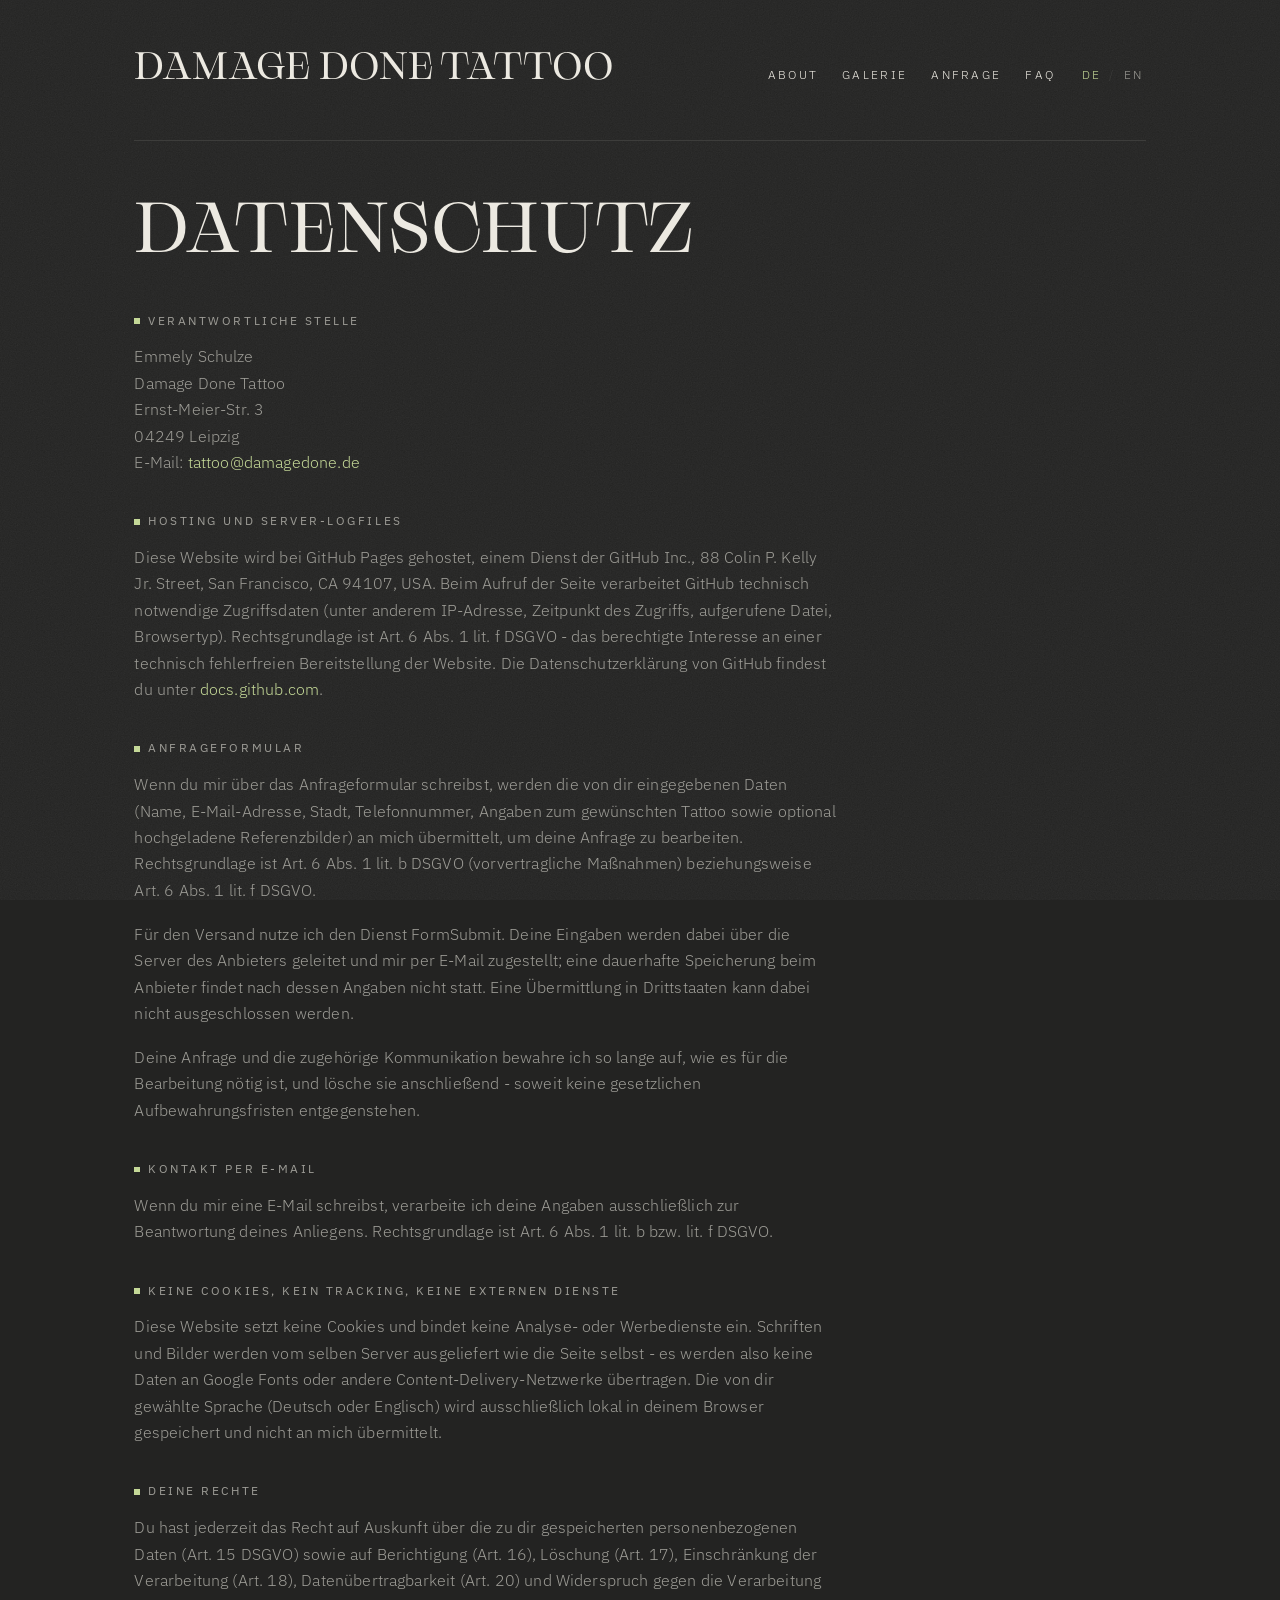
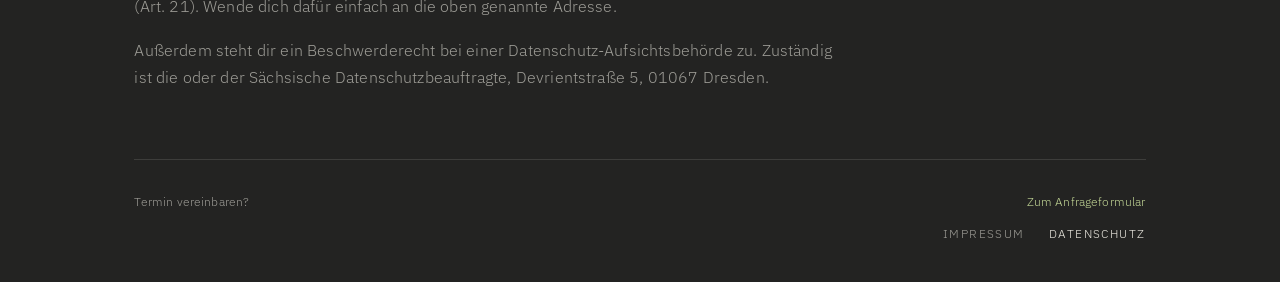
==== datenschutz.html @ cf24491f "Trennlinie unten auf der Startseite in beiden Spalten auf gleicher Hoehe Die Rechtslinks in der rech" ====
<!DOCTYPE html>
<html lang="de">
<head>
<meta charset="utf-8">
<meta name="viewport" content="width=device-width, initial-scale=1">
<title>Datenschutz - Damage Done Tattoo</title>
<meta name="robots" content="noindex">
<link rel="icon" href="favicon.ico" sizes="any">
<link rel="icon" type="image/png" href="favicon-32.png" sizes="32x32">
<link rel="apple-touch-icon" href="apple-touch-icon.png">
<link rel="stylesheet" href="styles.css?v=19">
</head>
<body>

<!-- =========================================================================
     DATENSCHUTZERKLÄRUNG - VOR DEM LIVEGANG PRÜFEN UND AUSFÜLLEN

     Alles in eckigen Klammern [ ] ersetzen. Der Text beschreibt genau das,
     was diese Website tatsächlich tut:
       - Hosting über GitHub Pages (GitHub Inc., USA)
       - Anfrageformular über FormSubmit (Drittanbieter)
       - Schriften und Bilder liegen lokal, keine Cookies, kein Tracking

     Wenn du später etwas einbaust (z. B. eine Karte, ein Instagram-Feed,
     Statistiken), muss das hier ergänzt werden.

     Diese Vorlage ersetzt keine Rechtsberatung. Zum Gegenlesen eignen sich
     die Generatoren von eRecht24 oder der IHK.
     ========================================================================= -->

<div class="page">

  <header class="page-header">
    <a class="brand" href="index.html">Damage Done Tattoo</a>
    <nav class="page-nav" aria-label="Hauptnavigation">
      <a class="nav-link" href="index.html#about" data-en="About">About</a>
      <a class="nav-link" href="gallery.html" data-en="Gallery">Galerie</a>
      <a class="nav-link" href="request.html" data-en="Request">Anfrage</a>
      <a class="nav-link" href="faq.html" data-en="FAQ">FAQ</a>

      <div class="lang-toggle" role="group" aria-label="Sprache / Language">
        <button type="button" data-set-lang="de" aria-pressed="true">DE</button>
        <span aria-hidden="true">/</span>
        <button type="button" data-set-lang="en" aria-pressed="false">EN</button>
      </div>
    </nav>
  </header>

  <main class="legal">
    <h1 class="page-title">Datenschutz</h1>

    <p class="intro" data-lang="en" hidden>This page is available in German only,
    as required by German law.</p>

    <h2 class="sub">Verantwortliche Stelle</h2>
    <p>
      Emmely Schulze<br>
      Damage Done Tattoo<br>
      Ernst-Meier-Str. 3<br>
      04249 Leipzig<br>
      E-Mail: <a href="mailto:tattoo@damagedone.de">tattoo@damagedone.de</a>
    </p>

    <h2 class="sub">Hosting und Server-Logfiles</h2>
    <p>Diese Website wird bei GitHub Pages gehostet, einem Dienst der GitHub Inc.,
    88 Colin P. Kelly Jr. Street, San Francisco, CA 94107, USA. Beim Aufruf der Seite
    verarbeitet GitHub technisch notwendige Zugriffsdaten (unter anderem IP-Adresse,
    Zeitpunkt des Zugriffs, aufgerufene Datei, Browsertyp). Rechtsgrundlage ist
    Art. 6 Abs. 1 lit. f DSGVO - das berechtigte Interesse an einer technisch
    fehlerfreien Bereitstellung der Website. Die Datenschutzerklärung von GitHub findest
    du unter
    <a href="https://docs.github.com/de/site-policy/privacy-policies/github-privacy-statement"
       target="_blank" rel="noopener">docs.github.com</a>.</p>

    <h2 class="sub">Anfrageformular</h2>
    <p>Wenn du mir über das Anfrageformular schreibst, werden die von dir eingegebenen Daten
    (Name, E-Mail-Adresse, Stadt, Telefonnummer, Angaben zum gewünschten Tattoo sowie
    optional hochgeladene Referenzbilder) an mich übermittelt, um deine Anfrage zu
    bearbeiten. Rechtsgrundlage ist Art. 6 Abs. 1 lit. b DSGVO (vorvertragliche Maßnahmen)
    beziehungsweise Art. 6 Abs. 1 lit. f DSGVO.</p>

    <p>Für den Versand nutze ich den Dienst FormSubmit. Deine Eingaben werden dabei über
    die Server des Anbieters geleitet und mir per E-Mail zugestellt; eine dauerhafte
    Speicherung beim Anbieter findet nach dessen Angaben nicht statt. Eine Übermittlung in
    Drittstaaten kann dabei nicht ausgeschlossen werden.</p>

    <p>Deine Anfrage und die zugehörige Kommunikation bewahre ich so lange auf, wie es für
    die Bearbeitung nötig ist, und lösche sie anschließend - soweit keine gesetzlichen
    Aufbewahrungsfristen entgegenstehen.</p>

    <h2 class="sub">Kontakt per E-Mail</h2>
    <p>Wenn du mir eine E-Mail schreibst, verarbeite ich deine Angaben ausschließlich zur
    Beantwortung deines Anliegens. Rechtsgrundlage ist Art. 6 Abs. 1 lit. b bzw. lit. f DSGVO.</p>

    <h2 class="sub">Keine Cookies, kein Tracking, keine externen Dienste</h2>
    <p>Diese Website setzt keine Cookies und bindet keine Analyse- oder Werbedienste ein.
    Schriften und Bilder werden vom selben Server ausgeliefert wie die Seite selbst - es
    werden also keine Daten an Google Fonts oder andere Content-Delivery-Netzwerke
    übertragen. Die von dir gewählte Sprache (Deutsch oder Englisch) wird ausschließlich
    lokal in deinem Browser gespeichert und nicht an mich übermittelt.</p>

    <h2 class="sub">Deine Rechte</h2>
    <p>Du hast jederzeit das Recht auf Auskunft über die zu dir gespeicherten
    personenbezogenen Daten (Art. 15 DSGVO) sowie auf Berichtigung (Art. 16),
    Löschung (Art. 17), Einschränkung der Verarbeitung (Art. 18), Datenübertragbarkeit
    (Art. 20) und Widerspruch gegen die Verarbeitung (Art. 21). Wende dich dafür einfach
    an die oben genannte Adresse.</p>

    <p>Außerdem steht dir ein Beschwerderecht bei einer Datenschutz-Aufsichtsbehörde zu.
    Zuständig ist die oder der Sächsische Datenschutzbeauftragte,
    Devrientstraße 5, 01067 Dresden.</p>

  </main>

  <footer class="site-footer">
    <span data-en="Ready for a tattoo?">Termin vereinbaren?</span>
    <a href="request.html" data-en="To the request form">Zum Anfrageformular</a>
  </footer>

  <nav class="legal-links" aria-label="Rechtliches">
    <a href="impressum.html">Impressum</a>
    <a href="datenschutz.html" aria-current="page" data-en="Privacy policy">Datenschutz</a>
  </nav>

</div>

<script src="script.js?v=19"></script>
</body>
</html>
---- styles.css ----
/* ==========================================================================
   Damage Done Tattoo — globale Styles
   Farben, Schriften, Cursor und Layout fuer alle Seiten.
   ========================================================================== */

/* --- Eigene Schrift: Autre Display (lokal, aus assets/fonts/) --------------
   Nicht von Google Fonts, sondern mitgeliefert. Die vier Dateien in
   assets/fonts/ muessen mit zu GitHub hochgeladen werden, sonst faellt die
   Seite auf Georgia zurueck. woff2 zuerst (kleiner), woff als Fallback.
   Lizenz: siehe EULA im Original-Paket (Webfont-Nutzung pruefen). */
@font-face {
  font-family: "Autre Display";
  src: url("assets/fonts/AutreDisplay-Regular.woff2") format("woff2"),
       url("assets/fonts/AutreDisplay-Regular.woff") format("woff");
  font-weight: 400;
  font-style: normal;
  font-display: swap;
}
@font-face {
  font-family: "Autre Display";
  src: url("assets/fonts/AutreDisplay-Italic.woff2") format("woff2"),
       url("assets/fonts/AutreDisplay-Italic.woff") format("woff");
  font-weight: 400;
  font-style: italic;
  font-display: swap;
}

/* --- IBM Plex Sans (Fliesstext), lokal aus assets/fonts/ -------------------
   Bewusst NICHT ueber fonts.googleapis.com eingebunden: dabei wuerde bei
   jedem Seitenaufruf die IP-Adresse der Besucher an Google uebertragen
   (Datenschutz). Lizenz: SIL Open Font License 1.1, freie Nutzung auch
   kommerziell. latin-ext deckt zusaetzliche europaeische Zeichen ab. */
@font-face {
  font-family: "IBM Plex Sans";
  src: url("assets/fonts/IBMPlexSans-300-latin.woff2") format("woff2");
  font-weight: 300;
  font-style: normal;
  font-display: swap;
  unicode-range: U+0000-00FF, U+0131, U+0152-0153, U+02BB-02BC, U+02C6, U+02DA, U+02DC, U+0304, U+0308, U+0329, U+2000-206F, U+20AC, U+2122, U+2191, U+2193, U+2212, U+2215, U+FEFF, U+FFFD;
}
@font-face {
  font-family: "IBM Plex Sans";
  src: url("assets/fonts/IBMPlexSans-300-latin-ext.woff2") format("woff2");
  font-weight: 300;
  font-style: normal;
  font-display: swap;
  unicode-range: U+0100-02BA, U+02BD-02C5, U+02C7-02CC, U+02CE-02D7, U+02DD-02FF, U+0304, U+0308, U+0329, U+1D00-1DBF, U+1E00-1E9F, U+1EF2-1EFF, U+2020, U+20A0-20AB, U+20AD-20C0, U+2113, U+2C60-2C7F, U+A720-A7FF;
}
@font-face {
  font-family: "IBM Plex Sans";
  src: url("assets/fonts/IBMPlexSans-400-latin.woff2") format("woff2");
  font-weight: 400;
  font-style: normal;
  font-display: swap;
  unicode-range: U+0000-00FF, U+0131, U+0152-0153, U+02BB-02BC, U+02C6, U+02DA, U+02DC, U+0304, U+0308, U+0329, U+2000-206F, U+20AC, U+2122, U+2191, U+2193, U+2212, U+2215, U+FEFF, U+FFFD;
}
@font-face {
  font-family: "IBM Plex Sans";
  src: url("assets/fonts/IBMPlexSans-400-latin-ext.woff2") format("woff2");
  font-weight: 400;
  font-style: normal;
  font-display: swap;
  unicode-range: U+0100-02BA, U+02BD-02C5, U+02C7-02CC, U+02CE-02D7, U+02DD-02FF, U+0304, U+0308, U+0329, U+1D00-1DBF, U+1E00-1E9F, U+1EF2-1EFF, U+2020, U+20A0-20AB, U+20AD-20C0, U+2113, U+2C60-2C7F, U+A720-A7FF;
}

/* --- Design-Tokens: hier zentral Farben/Schriften aendern ------------------ */
:root {
  --bg:            #232322;   /* dunkles Grau, Hintergrund aller Seiten */
  --bg-soft:       #2b2b2a;   /* leicht abgesetzte Flaechen (Inputs) */
  --text:          #ECE9E1;   /* weiches Weiss */
  --text-dim:      #9d9c96;   /* gedaempfter Text (Bildunterschriften) */
  --accent:        #C4D897;   /* blasses Limettengruen, Links & Hover */
  --line:          #3d3d3b;   /* duenne Trennlinien */

  --font-title: "Autre Display", Georgia, "Times New Roman", serif;
  --font-body:  "IBM Plex Sans", "Helvetica Neue", Arial, system-ui, sans-serif;

  --grain-size: 180px;        /* Kachelgroesse der Hintergrund-Koernung */
  --strip: 4.75rem;           /* Hoehe der Link-Streifen oben/unten auf der Startseite */
  --preview-width: 90%;       /* Breite der Vorschaubilder auf der Startseite */
  --preview-max: 40rem;       /* ... aber hoechstens so breit */
  --gallery-col: 17rem;       /* Mindestbreite einer Kachel auf der Galerie-Seite */
  --tile-ratio: 2 / 3;        /* einheitliches Bildformat beider Galerien */
  --faq-strip: 7rem;          /* Breite des Bildstreifens auf der FAQ-Seite */

  --pad: clamp(1.25rem, 3vw, 2.5rem);
  --maxw: 46rem;
}

*, *::before, *::after { box-sizing: border-box; }

html { -webkit-text-size-adjust: 100%; }

body {
  margin: 0;
  /* Sehr leichte Koernung: ein gekacheltes SVG-Rauschen ueber dem Grau,
     damit die Flaeche nicht ganz glatt wirkt. Staerke ueber die
     opacity im SVG (aktuell 0.075) bzw. --grain-size regeln;
     opacity auf 0 setzen = wieder komplett glatt. */
  background-color: var(--bg);
  background-image: url("data:image/svg+xml,%3Csvg xmlns='http://www.w3.org/2000/svg' width='180' height='180'%3E%3Cfilter id='g'%3E%3CfeTurbulence type='fractalNoise' baseFrequency='0.85' numOctaves='3' stitchTiles='stitch'/%3E%3CfeColorMatrix type='saturate' values='0'/%3E%3C/filter%3E%3Crect width='180' height='180' filter='url(%23g)' opacity='0.075'/%3E%3C/svg%3E");
  background-repeat: repeat;
  background-size: var(--grain-size) var(--grain-size);
  background-attachment: fixed;
  color: var(--text);
  font-family: var(--font-body);
  font-size: 16px;
  line-height: 1.65;
  font-weight: 300;
  letter-spacing: 0.01em;
  /* Eigener Cursor: kleines schwarzes Quadrat (assets/cursor.svg).
     Das Quadrat hat einen hauchduennen hellen Rand, damit es auf dem
     dunkelgrauen Hintergrund sichtbar bleibt. Fallback: crosshair. */
  cursor: url("assets/cursor.svg") 5 5, crosshair;
}

/* height: auto, damit Bilder ihr Seitenverhaeltnis behalten, auch wenn im
   HTML feste width/height-Attribute stehen. */
img { max-width: 100%; height: auto; display: block; }

/* Die Sprachumschaltung blendet Textbloecke mit [hidden] aus — das muss
   auch bei Flex- und Grid-Elementen greifen. */
[hidden] { display: none !important; }

/* --- Typografie ----------------------------------------------------------- */
h1, h2, h3 {
  font-family: var(--font-title);
  font-weight: 400;
  letter-spacing: 0.01em;
  line-height: 1.1;
  margin: 0 0 0.6em;
}

h2 { font-size: clamp(1.6rem, 3vw, 2.2rem); }
h3 { font-size: 1.25rem; }

p { margin: 0 0 1.1em; }

/* Unterueberschrift mit kleinem Quadrat davor */
.sub {
  font-family: var(--font-body);
  font-size: 0.72rem;
  font-weight: 400;
  letter-spacing: 0.22em;
  text-transform: uppercase;
  color: var(--text-dim);
  display: flex;
  align-items: center;
  gap: 0.7em;
  margin: 0 0 1.4em;
}
.sub::before {
  content: "";
  width: 0.5em;
  height: 0.5em;
  background: var(--accent);
  flex: none;
}

/* --- Links & Buttons ------------------------------------------------------ */
a {
  color: var(--accent);
  text-decoration: none;
  border-bottom: 1px solid transparent;
  transition: color 0.18s ease, border-color 0.18s ease, opacity 0.18s ease;
  cursor: url("assets/cursor.svg") 5 5, pointer;
}
a:hover, a:focus-visible { color: var(--text); border-bottom-color: var(--accent); }

:focus-visible { outline: 2px solid var(--accent); outline-offset: 3px; }

.nav-link {
  font-size: 0.72rem;
  letter-spacing: 0.2em;
  text-transform: uppercase;
  color: var(--text);
  border-bottom: none;
}
.nav-link:hover, .nav-link:focus-visible { color: var(--accent); border-bottom: none; }

/* --- Instagram-Link im unteren Streifen ------------------------------------ */
.social {
  display: inline-flex;
  align-items: center;
  color: var(--text-dim);
  border-bottom: none;
}
.social:hover, .social:focus-visible { color: var(--accent); border-bottom: none; }
.social svg { display: block; }

/* --- Sprachumschalter DE / EN --------------------------------------------- */
.lang-toggle {
  display: flex;
  align-items: center;
  gap: 0.35rem;
  font-size: 0.72rem;
  letter-spacing: 0.2em;
  text-transform: uppercase;
  color: var(--line);
}
.lang-toggle button {
  background: none;
  border: 0;
  font: inherit;
  letter-spacing: inherit;
  color: var(--text-dim);
  padding: 0.15rem;
  transition: color 0.18s ease;
  cursor: url("assets/cursor.svg") 5 5, pointer;
}
/* Auf Touch-Geraeten grosse Tippflaeche; mit Maus bleibt die Zeile flach,
   damit der obere Streifen der Startseite genauso schmal ist wie der untere. */
@media (pointer: coarse) {
  .lang-toggle button { min-height: 44px; }
  .social { min-height: 44px; }
  /* background-attachment: fixed ist auf iOS unzuverlaessig — dort scrollt
     die Koernung einfach mit, sieht identisch aus. */
  body { background-attachment: scroll; }
}
.lang-toggle button:hover { color: var(--text); }
.lang-toggle button[aria-pressed="true"] { color: var(--accent); }

/* ==========================================================================
   Landingpage: geteilter Bildschirm
   ========================================================================== */
.split { display: flex; min-height: 100vh; }

/* Linke Spalte — fixiert, scrollt nicht mit */
.pane-left {
  position: sticky;
  top: 0;
  width: 50vw;
  height: 100vh;
  flex: none;
  display: flex;
  flex-direction: column;
  padding: 0 var(--pad);
  border-right: 1px solid var(--line);
}

/* Eck-Links: je zwei aussen, Sprachumschalter bzw. Instagram mittig dazwischen.
   Der Streifen hat eine feste Hoehe (--strip), die Woerter sitzen darin
   vertikal mittig. */
.corners {
  display: grid;
  grid-template-columns: 1fr auto 1fr;   /* gleich breite Aussenspalten */
  align-items: center;
  gap: 1rem;
  min-height: var(--strip);
  flex: none;
}
/* Wort links aussen, Wort rechts aussen — die Mitte (Sprachumschalter bzw.
   Instagram) liegt dadurch immer exakt in der Mitte der Spalte, oben wie
   unten also genau uebereinander. */
.corners > :first-child { justify-self: start; }
.corners > :last-child  { justify-self: end; }

/* Die Trennlinien laufen bis an den Rand der linken Spalte.
   Sollen sie wieder etwas eingerueckt sein: die negativen Aussenabstaende
   verkleinern, z. B. auf calc(var(--pad) * -0.5). */
.rule {
  border: 0;
  border-top: 1px solid var(--line);
  margin: 0 calc(var(--pad) * -1);
  width: auto;
}

/* Titel: linksbuendig am linken Rand, vertikal mittig */
.title-block {
  flex: 1;
  display: flex;
  align-items: center;
  justify-content: flex-start;
}
.site-title {
  font-family: var(--font-title);
  font-size: clamp(2.6rem, 6.2vw, 6rem);
  line-height: 0.98;
  letter-spacing: 0.06em;    /* Laufweite des Titels */
  text-transform: uppercase;
  text-align: left;
  margin: 0;
}
.site-title span { display: block; }

/* Rechte Spalte — scrollt */
.pane-right {
  width: 50vw;
  height: 100vh;
  overflow-y: auto;
  padding: var(--pad);
  /* Bezugsgroesse fuer den About-Bereich weiter unten: der richtet sich
     nach der Breite dieser Spalte, nicht nach der Fensterbreite. */
  container-type: inline-size;
}

/* Vorschaubilder: schmaler als die Spalte und mit reichlich Abstand
   zueinander — Breite ueber --preview-width regeln. */
/* Zwei Spalten nebeneinander; auf schmalen Bildschirmen eine. */
.preview-list {
  display: grid;
  grid-template-columns: 1fr 1fr;
  gap: var(--pad);
  margin: calc(var(--pad) * 0.75) 0 calc(var(--pad) * 2.5);
}
/* Breite in Prozent der Spalte, nach oben gedeckelt — so bleiben die
   Bilder auch auf sehr breiten Bildschirmen gleich gross und mittig. */
.preview-list figure { margin: 0; }
/* Alle Kacheln im selben Format, Ausschnitt mittig — dadurch steht das
   Raster gleichmaessig, obwohl die Fotos unterschiedliche Seitenverhaeltnisse
   haben. Format ueber --tile-ratio. */
.preview-list img {
  width: 100%;
  aspect-ratio: var(--tile-ratio);
  object-fit: cover;
  object-position: center;
}
.preview-list figcaption { font-size: 0.75rem; color: var(--text-dim); margin-top: 0.6rem; }
/* Jedes Vorschaubild ist ein Link auf die Galerie-Seite */
.preview-list a { display: block; border-bottom: none; }
.preview-list img { transition: opacity 0.2s ease; }
.preview-list a:hover img,
.preview-list a:focus-visible img { opacity: 0.75; }

.about { border-top: 1px solid var(--line); padding-top: calc(var(--pad) * 1.2); }

/* About: Text links, Foto rechts — sobald die Spalte breit genug ist */
/* align-items: center — das Foto steht immer mittig zum Text daneben,
   unabhaengig davon, wie lang der Text ist. */
.about-grid { display: grid; gap: var(--pad); align-items: center; }
.about-photo { margin: 0 auto; width: 100%; max-width: 15rem; }

@container (min-width: 34rem) {
  .about-grid { grid-template-columns: 1.15fr 0.85fr; }
}

/* ==========================================================================
   Innenseiten (Gallery, Request, FAQ)
   ========================================================================== */
.page { max-width: 68rem; margin: 0 auto; padding: var(--pad); min-height: 100vh; }

.page-header {
  display: flex;
  flex-wrap: wrap;
  align-items: baseline;
  justify-content: space-between;
  gap: 1rem;
  padding-bottom: var(--pad);
  border-bottom: 1px solid var(--line);
  margin-bottom: calc(var(--pad) * 1.4);
}
.page-header .brand {
  font-family: var(--font-title);
  font-size: clamp(1.7rem, 3.2vw, 2.4rem);
  text-transform: uppercase;
  color: var(--text);
  border-bottom: none;
}
.page-header .brand:hover { color: var(--accent); }
.page-nav { display: flex; flex-wrap: wrap; align-items: center; gap: 1.5rem; }

.page-title { font-size: clamp(2.8rem, 6vw, 4.4rem); text-transform: uppercase; }

.intro { max-width: var(--maxw); color: var(--text-dim); }

.site-footer {
  margin-top: calc(var(--pad) * 1.8);
  padding-top: calc(var(--pad) * 0.8);
  border-top: 1px solid var(--line);
  font-size: 0.78rem;
  color: var(--text-dim);
  display: flex;
  flex-wrap: wrap;
  gap: 1.5rem;
  justify-content: space-between;
}

/* --- Rechtslinks (Impressum / Datenschutz) --------------------------------- */
.legal-links {
  display: flex;
  flex-wrap: wrap;
  gap: 1.5rem;
  margin-top: calc(var(--pad) * 1.2);
  padding-top: var(--pad);
  border-top: 1px solid var(--line);
  font-size: 0.75rem;
  letter-spacing: 0.12em;
  text-transform: uppercase;
}
.legal-links a { color: var(--text-dim); border-bottom: none; }
.legal-links a:hover, .legal-links a:focus-visible { color: var(--accent); border-bottom: none; }
.legal-links a[aria-current="page"] { color: var(--text); }

/* Startseite: die Rechtslinks bilden unten in der Scrollspalte denselben
   Streifen wie die Eck-Links links - Hoehe plus die 1px-Linie selbst, und
   der negative Abstand hebt die Polsterung der Spalte auf. Dadurch liegt
   ihre Linie beim Scrollen ganz nach unten exakt auf der linken Linie. */
@media (min-width: 901px) {
  .pane-right .legal-links {
    min-height: calc(var(--strip) + 1px);
    align-items: center;
    margin-top: calc(var(--pad) * 1.2);
    padding-top: 0;
    margin-bottom: calc(var(--pad) * -1);
  }
}

/* Folgen die Rechtslinks direkt auf den Fussbereich, teilen sie sich dessen
   Trennlinie - sonst staenden zwei Linien kurz untereinander. */
.site-footer + .legal-links {
  margin-top: 0.7rem;
  padding-top: 0;
  border-top: 0;
  justify-content: flex-end;   /* buendig mit der rechten Spalte des Fussbereichs */
}

/* Impressum und Datenschutz: schmale Textspalte, Abschnitte mit Luft */
.legal { max-width: 44rem; }
.legal .sub { margin-top: 2.5rem; }
.legal p { color: var(--text-dim); }
.legal a { overflow-wrap: anywhere; }

/* --- Galerie-Raster ------------------------------------------------------- */
/* Gleichmaessiges Raster: jede Kachel hat dasselbe Format (--tile-ratio),
   der Bildausschnitt wird mittig zugeschnitten. Spaltenzahl ergibt sich aus
   --gallery-col als Mindestbreite. */
.gallery-grid {
  display: grid;
  grid-template-columns: repeat(auto-fill, minmax(var(--gallery-col), 1fr));
  gap: var(--pad);
}
.gallery-grid figure { margin: 0; }
.gallery-grid img {
  width: 100%;
  aspect-ratio: var(--tile-ratio);
  object-fit: cover;
  object-position: center;
  transition: opacity 0.2s ease;
}
.gallery-grid button {
  display: block;
  padding: 0;
  border: 0;
  background: none;
  width: 100%;
  cursor: url("assets/cursor.svg") 5 5, zoom-in;
}
.gallery-grid button:hover img { opacity: 0.75; }
.gallery-grid figcaption { font-size: 0.75rem; color: var(--text-dim); margin-top: 0.6rem; }

/* Lightbox */
.lightbox {
  position: fixed;
  inset: 0;
  background: rgba(16, 16, 15, 0.94);
  display: none;
  align-items: center;
  justify-content: center;
  padding: 4vmin;
  z-index: 50;
}
.lightbox.is-open { display: flex; }
.lightbox img { max-width: 100%; max-height: 88vh; width: auto; }
.lightbox-close {
  position: absolute;
  top: 1.2rem;
  right: 1.4rem;
  background: none;
  border: 0;
  color: var(--text);
  font-size: 0.75rem;
  letter-spacing: 0.2em;
  text-transform: uppercase;
  min-height: 44px;
  cursor: url("assets/cursor.svg") 5 5, pointer;
}
.lightbox-close:hover { color: var(--accent); }

/* --- FAQ: zwei Spalten — links Einleitung und Fragen, rechts das Foto ------ */
.faq-layout {
  display: grid;
  grid-template-columns: 1fr auto;
  column-gap: calc(var(--pad) * 1.5);
  row-gap: calc(var(--pad) * 1.2);
  max-width: 64rem;
}
/* Linke Spalte: oben die Einleitung, darunter das Akkordeon.
   Rechts daneben das Foto — auf gleicher Hoehe wie das Akkordeon und
   darin vertikal mittig. */
.faq-intro-text { grid-column: 1; grid-row: 1; }
.faq-layout .faq { grid-column: 1; grid-row: 2; }
/* Schmaler Streifen rechts, so hoch wie das Akkordeon: das Foto wird auf
   die Spaltenbreite zugeschnitten (object-fit) statt gestaucht.
   Breite ueber --faq-strip, sichtbarer Ausschnitt ueber object-position. */
.faq-photo {
  grid-column: 2;
  grid-row: 2;
  align-self: stretch;
  width: var(--faq-strip);
  height: 100%;
  object-fit: cover;
  object-position: 35% center;    /* Ringlicht oben, darunter mehr von der Liege */
}

@media (max-width: 620px) {
  /* Schmale Bildschirme: alles untereinander, Foto zwischen Text und Fragen */
  .faq-layout { grid-template-columns: 1fr; }
  .faq-intro-text { grid-column: 1; grid-row: 1; }
  .faq-photo { grid-column: 1; grid-row: 2; width: 9rem; height: auto; }
  .faq-layout .faq { grid-column: 1; grid-row: 3; }
}

/* --- FAQ-Akkordeon -------------------------------------------------------- */
.faq { max-width: var(--maxw); }
.faq-item { border-bottom: 1px solid var(--line); }
.faq-question {
  width: 100%;
  background: none;
  border: 0;
  color: var(--text);
  font-family: var(--font-body);
  font-size: 1rem;
  font-weight: 300;
  text-align: left;
  padding: 1.35rem 2.5rem 1.35rem 0;
  position: relative;
  min-height: 48px;
  cursor: url("assets/cursor.svg") 5 5, pointer;
}
.faq-question:hover { color: var(--accent); }
.faq-question::after {
  content: "";
  position: absolute;
  right: 0.4rem;
  top: 50%;
  width: 0.55rem;
  height: 0.55rem;
  margin-top: -0.275rem;
  background: var(--accent);
  transition: transform 0.2s ease;
}
.faq-question[aria-expanded="true"]::after { transform: rotate(45deg); }
.faq-answer { padding: 0 2.5rem 1.5rem 0; color: var(--text-dim); max-width: 40rem; }

/* --- Formular ------------------------------------------------------------- */
.form-wrap { max-width: 38rem; margin: 0 auto; }
.field { margin-bottom: 1.6rem; }
.field > label:not(.choice), .fieldset-legend {
  display: block;
  font-size: 0.72rem;
  letter-spacing: 0.16em;
  text-transform: uppercase;
  color: var(--text-dim);
  margin-bottom: 0.55rem;
}
.req { color: var(--accent); }

input[type="text"], input[type="email"], input[type="tel"], select, textarea {
  width: 100%;
  background: var(--bg-soft);
  border: 1px solid var(--line);
  color: var(--text);
  font-family: var(--font-body);
  font-size: 1rem;
  font-weight: 300;
  padding: 0.85rem 0.9rem;
  border-radius: 0;
  min-height: 48px;
  cursor: url("assets/cursor.svg") 5 5, text;
}
select { cursor: url("assets/cursor.svg") 5 5, pointer; }
textarea { min-height: 8rem; resize: vertical; }
input:hover, select:hover, textarea:hover { border-color: #55554f; }
input:focus, select:focus, textarea:focus {
  outline: none;
  border-color: var(--accent);
  box-shadow: 0 0 0 1px var(--accent);
}
input[type="file"] {
  width: 100%;
  font-size: 0.9rem;
  color: var(--text-dim);
  padding: 0.6rem 0;
  cursor: url("assets/cursor.svg") 5 5, pointer;
}
input[type="file"]::file-selector-button {
  background: none;
  border: 1px solid var(--line);
  color: var(--text);
  font-family: var(--font-body);
  font-size: 0.75rem;
  letter-spacing: 0.14em;
  text-transform: uppercase;
  padding: 0.6rem 1rem;
  margin-right: 1rem;
  cursor: url("assets/cursor.svg") 5 5, pointer;
}
input[type="file"]::file-selector-button:hover { border-color: var(--accent); color: var(--accent); }

fieldset { border: 0; padding: 0; margin: 0 0 1.6rem; }

/* Auswahloptionen nebeneinander in einer Zeile; erst wenn der Platz
   wirklich nicht reicht, rutscht eine Option in die naechste Zeile. */
.choices-row {
  display: flex;
  flex-wrap: wrap;
  align-items: center;
  gap: 0 1.75rem;
}

.choice {
  display: flex;
  align-items: center;
  gap: 0.6rem;
  padding: 0.4rem 0;
  min-height: 44px;
  cursor: url("assets/cursor.svg") 5 5, pointer;
}
.choice input { accent-color: var(--accent); width: 1.1rem; height: 1.1rem; flex: none; }
.choice span { font-size: 0.95rem; white-space: nowrap; }
.choice:hover span { color: var(--accent); }

.hint { font-size: 0.78rem; color: var(--text-dim); margin: 0.5rem 0 0; }

.btn {
  display: inline-block;
  background: none;
  border: 1px solid var(--accent);
  color: var(--accent);
  font-family: var(--font-body);
  font-size: 0.78rem;
  letter-spacing: 0.2em;
  text-transform: uppercase;
  padding: 1rem 2.4rem;
  min-height: 48px;
  transition: background 0.18s ease, color 0.18s ease;
  cursor: url("assets/cursor.svg") 5 5, pointer;
}
.btn:hover, .btn:focus-visible { background: var(--accent); color: var(--bg); }

/* Nur fuer Screenreader.
   !important, weil die Formularregeln weiter oben (input[type="text"] …)
   sonst width:100% und min-height:48px durchsetzen - dadurch schob das
   unsichtbare Honeypot-Feld die Anfrage-Seite seitlich auf. */
.visually-hidden {
  position: absolute !important;
  width: 1px !important;
  height: 1px !important;
  min-height: 0 !important;
  margin: -1px !important;
  padding: 0 !important;
  overflow: hidden;
  clip: rect(0 0 0 0);
  white-space: nowrap;
  border: 0;
}

/* ==========================================================================
   Responsive
   ========================================================================== */
@media (max-width: 900px) {
  /* Split-Screen wird gestapelt: Titel + Eck-Links oben, Inhalt darunter */
  .split { flex-direction: column; min-height: 0; }
  .pane-left {
    position: static;
    width: 100%;
    height: auto;
    min-height: 72vh;
    border-right: 0;
    border-bottom: 1px solid var(--line);
  }
  .pane-right { width: 100%; height: auto; overflow: visible; }
}

@media (max-width: 620px) {
  .preview-list { grid-template-columns: 1fr; }
}

@media (max-width: 560px) {
  /* Auf schmalen Bildschirmen duerfen die Optionen umbrechen */
  .choices-row { display: block; }
  .choice span { white-space: normal; }
}

@media (max-width: 420px) {
  .corners { gap: 0.5rem; }
  .nav-link { font-size: 0.66rem; letter-spacing: 0.12em; }
  .lang-toggle { font-size: 0.66rem; letter-spacing: 0.12em; }
  .site-title { font-size: 2.4rem; }
}

@media (prefers-reduced-motion: reduce) {
  * { transition: none !important; scroll-behavior: auto !important; }
}
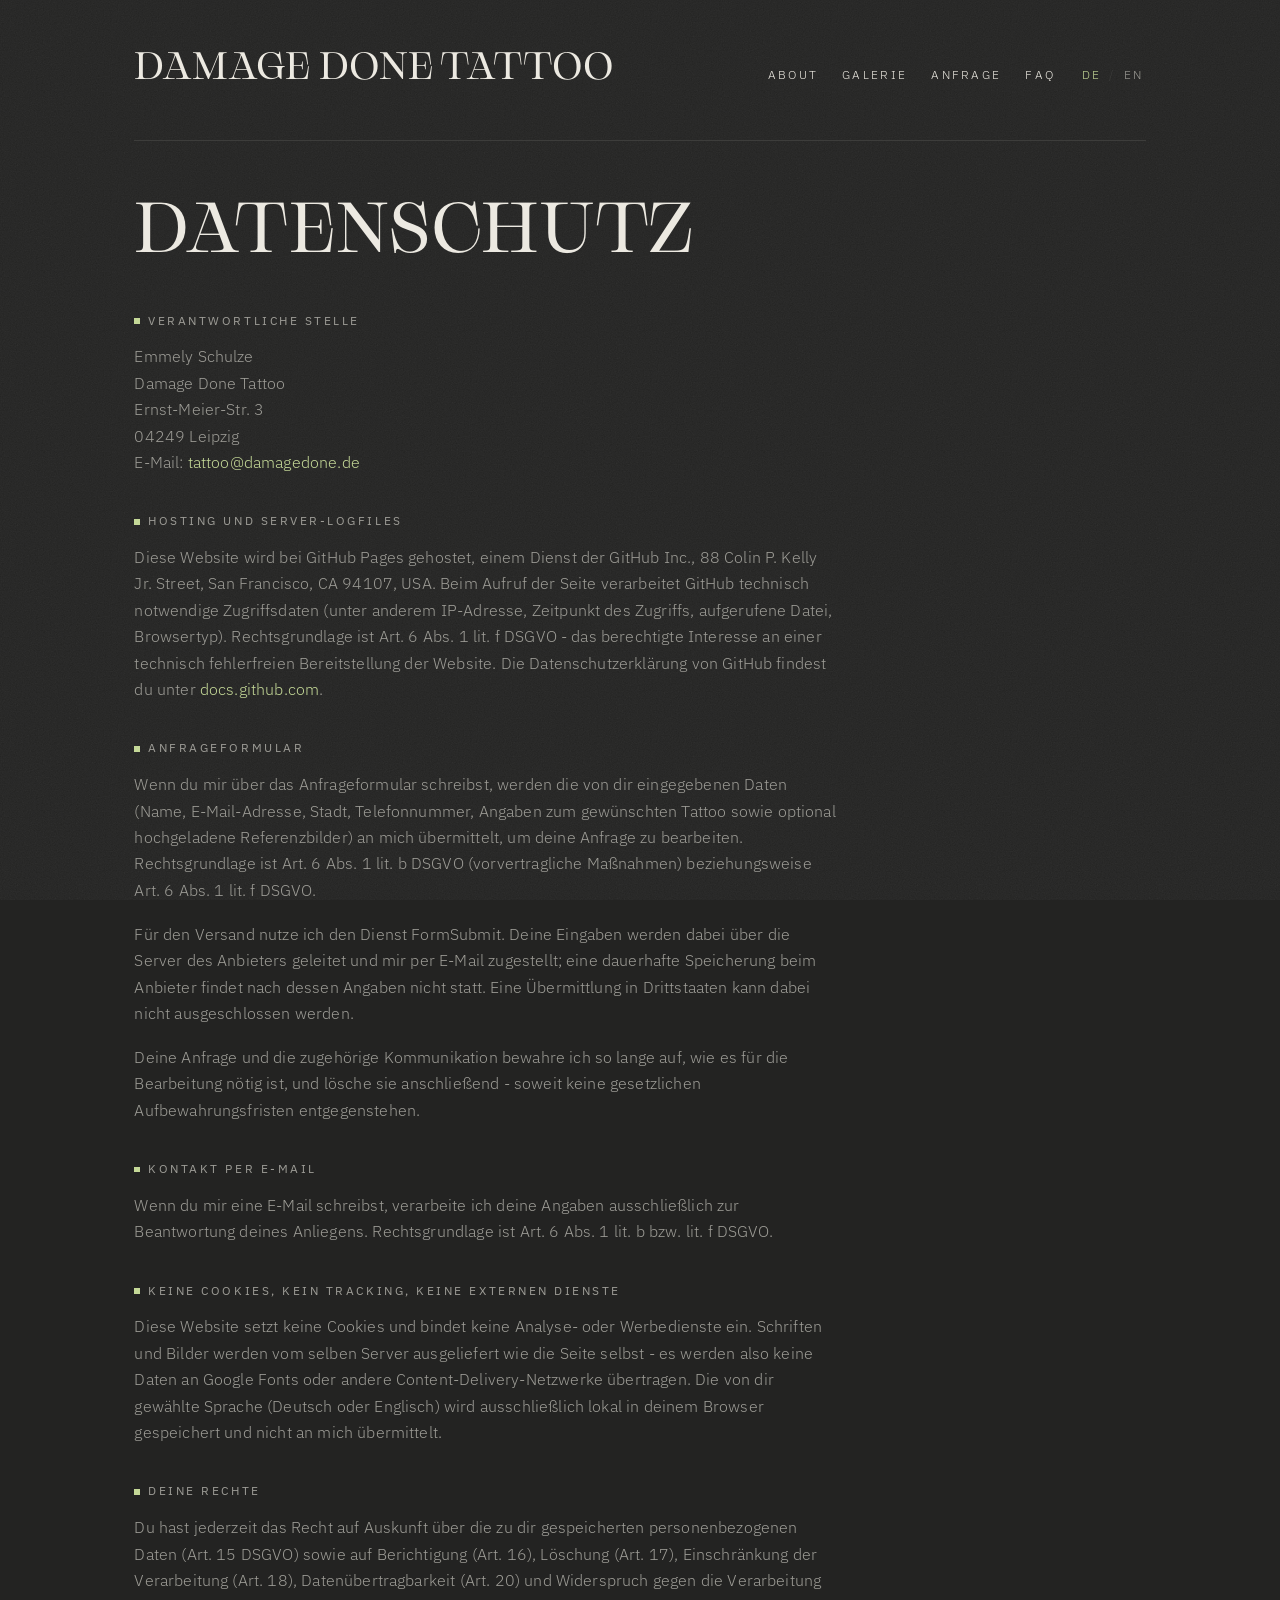
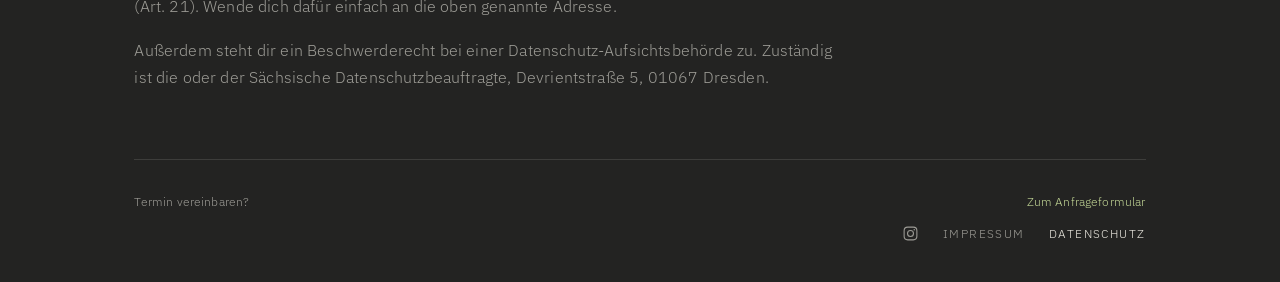
==== commit c2241aa7: "Instagram-Symbol im Fussbereich der Unterseiten Steht links neben Impressum und Datenschutz, verlink" ====
--- a/datenschutz.html
+++ b/datenschutz.html
@@ -8,7 +8,7 @@
 <link rel="icon" href="favicon.ico" sizes="any">
 <link rel="icon" type="image/png" href="favicon-32.png" sizes="32x32">
 <link rel="apple-touch-icon" href="apple-touch-icon.png">
-<link rel="stylesheet" href="styles.css?v=19">
+<link rel="stylesheet" href="styles.css?v=22">
 </head>
 <body>
 
@@ -118,12 +118,22 @@
   </footer>
 
   <nav class="legal-links" aria-label="Rechtliches">
+    <a class="social" href="https://www.instagram.com/damagedonetattoo/"
+       target="_blank" rel="noopener"
+       aria-label="Instagram" data-en-aria-label="Instagram">
+      <svg viewBox="0 0 24 24" width="17" height="17" fill="none"
+           stroke="currentColor" stroke-width="1.5" aria-hidden="true" focusable="false">
+        <rect x="3" y="3" width="18" height="18" rx="5"/>
+        <circle cx="12" cy="12" r="4.2"/>
+        <circle cx="17.3" cy="6.7" r="1.05" fill="currentColor" stroke="none"/>
+      </svg>
+    </a>
     <a href="impressum.html">Impressum</a>
     <a href="datenschutz.html" aria-current="page" data-en="Privacy policy">Datenschutz</a>
   </nav>
 
 </div>
 
-<script src="script.js?v=19"></script>
+<script src="script.js?v=22"></script>
 </body>
 </html>
--- a/styles.css
+++ b/styles.css
@@ -390,6 +390,8 @@
 .legal-links a { color: var(--text-dim); border-bottom: none; }
 .legal-links a:hover, .legal-links a:focus-visible { color: var(--accent); border-bottom: none; }
 .legal-links a[aria-current="page"] { color: var(--text); }
+/* Das Instagram-Symbol steht in derselben Zeile wie die Rechtslinks */
+.legal-links .social { align-self: center; }
 
 /* Startseite: die Rechtslinks bilden unten in der Scrollspalte denselben
    Streifen wie die Eck-Links links - Hoehe plus die 1px-Linie selbst, und
@@ -621,6 +623,9 @@
 .choice:hover span { color: var(--accent); }
 
 .hint { font-size: 0.78rem; color: var(--text-dim); margin: 0.5rem 0 0; }
+/* Erklaerung ueber den Auswahlfeldern: steht darueber statt darunter */
+.choices-hint { margin: 0 0 0.9rem; max-width: 36rem; line-height: 1.6; }
+.choices-hint b { color: var(--text); font-weight: 400; }
 
 .btn {
   display: inline-block;
